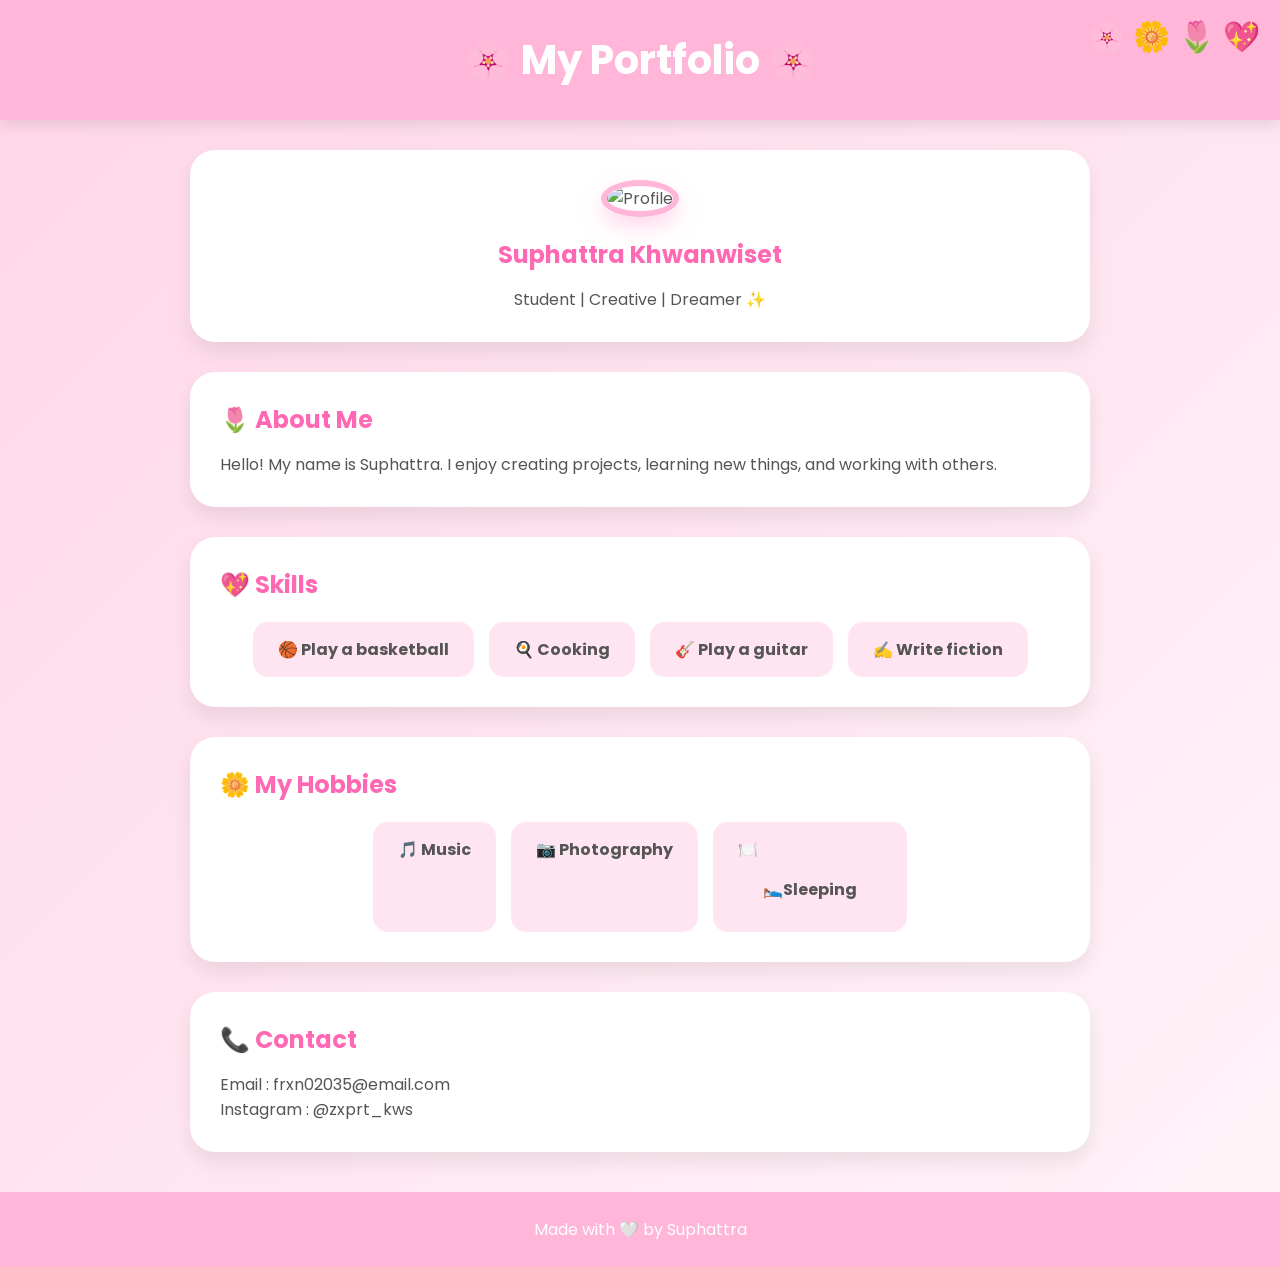
==== index.html @ 53577330 "Update index.html" ====
<!DOCTYPE html>
<html lang="en">
<head>
    <meta charset="UTF-8">
    <meta name="viewport" content="width=device-width, initial-scale=1.0">
    <title>My Portfolio</title>

    <link rel="stylesheet" href="style.css">

    <link rel="preconnect" href="https://fonts.googleapis.com">
    <link rel="preconnect" href="https://fonts.gstatic.com" crossorigin>
    <link href="https://fonts.googleapis.com/css2?family=Poppins:wght@300;500;700&display=swap" rel="stylesheet">
</head>

<body>

<header>
    <h1>🌸 My Portfolio 🌸</h1>
</header>

<section class="profile">

    <!-- อย่าลืมเตรียมไฟล์รูปชื่อ profile.jpg ไว้ในโฟลเดอร์เดียวกันนะครับ -->
    <img src="profile.jpg" alt="Profile">

    <h2>Suphattra Khwanwiset</h2>

    <p>Student | Creative | Dreamer ✨</p>

</section>

<section>

<h2>🌷 About Me</h2>

<p>
Hello! My name is Suphattra.
I enjoy creating projects, learning new things,
and working with others.
</p>

</section>

<section>

<h2>💖 Skills</h2>

<div class="card">

<div>🏀 Play a basketball </div>

<div>🍳 Cooking </div>

<div>🎸 Play a guitar </div>

<div>✍️ Write fiction </div>

</div>

</section>

<section>

<h2>🌼 My Hobbies</h2>

<div class="card">

<div>🎵 Music</div>

<div>📷 Photography</div>

<div>🍽️</Eatingdiv>

<div>🛌Sleeping</div>

</div>

</section>

<section>

<h2>📞 Contact</h2>

<p>Email : frxn02035@email.com</p>

<p>Instagram : @zxprt_kws</p>

</section>

<footer>

Made with 🤍 by Suphattra

</footer>

<script src="script.js"></script>

</body>
</html>
---- style.css ----
*{
margin:0;
padding:0;
box-sizing:border-box;
}

body{

font-family:'Poppins',sans-serif;

background:linear-gradient(135deg,#ffd6e8,#fff4f9);

color:#555;

}

/* Header */

header{

background:#ffb6d9;

padding:30px;

text-align:center;

color:white;

font-size:20px;

box-shadow:0 5px 15px rgba(0,0,0,.1);

}

/* Sections */

section{

width:90%;

max-width:900px;

margin:30px auto;

background:white;

padding:30px;

border-radius:25px;

box-shadow:0 10px 20px rgba(0,0,0,.08);

transition:.4s;

}

section:hover{

transform:translateY(-5px);

}

/* Profile */

.profile{

text-align:center;

}

.profile img{

width:180px;

height:180px;

border-radius:50%;

object-fit:cover;

border:6px solid #ffb6d9;

box-shadow:0 10px 20px rgba(255,182,217,.5);

margin-bottom:20px;

}

h2{

color:#ff69b4;

margin-bottom:15px;

}

.card{

display:flex;

flex-wrap:wrap;

justify-content:center;

gap:15px;

margin-top:20px;

}

.card div{

background:#ffe5f1;

padding:15px 25px;

border-radius:15px;

transition:.3s;

font-weight:bold;

}

.card div:hover{

background:#ffb6d9;

color:white;

transform:scale(1.08);

}

footer{

margin-top:40px;

padding:25px;

text-align:center;

background:#ffb6d9;

color:white;

}

/* ดอกไม้ลอย */

body::before{

content:"🌸 🌼 🌷 💖";

font-size:30px;

position:fixed;

top:15px;

right:20px;

animation:float 5s infinite alternate;

}

@keyframes float{

from{

transform:translateY(0);

}

to{

transform:translateY(20px);

}

}

/* Responsive */

@media(max-width:700px){

.card{

flex-direction:column;

}

}
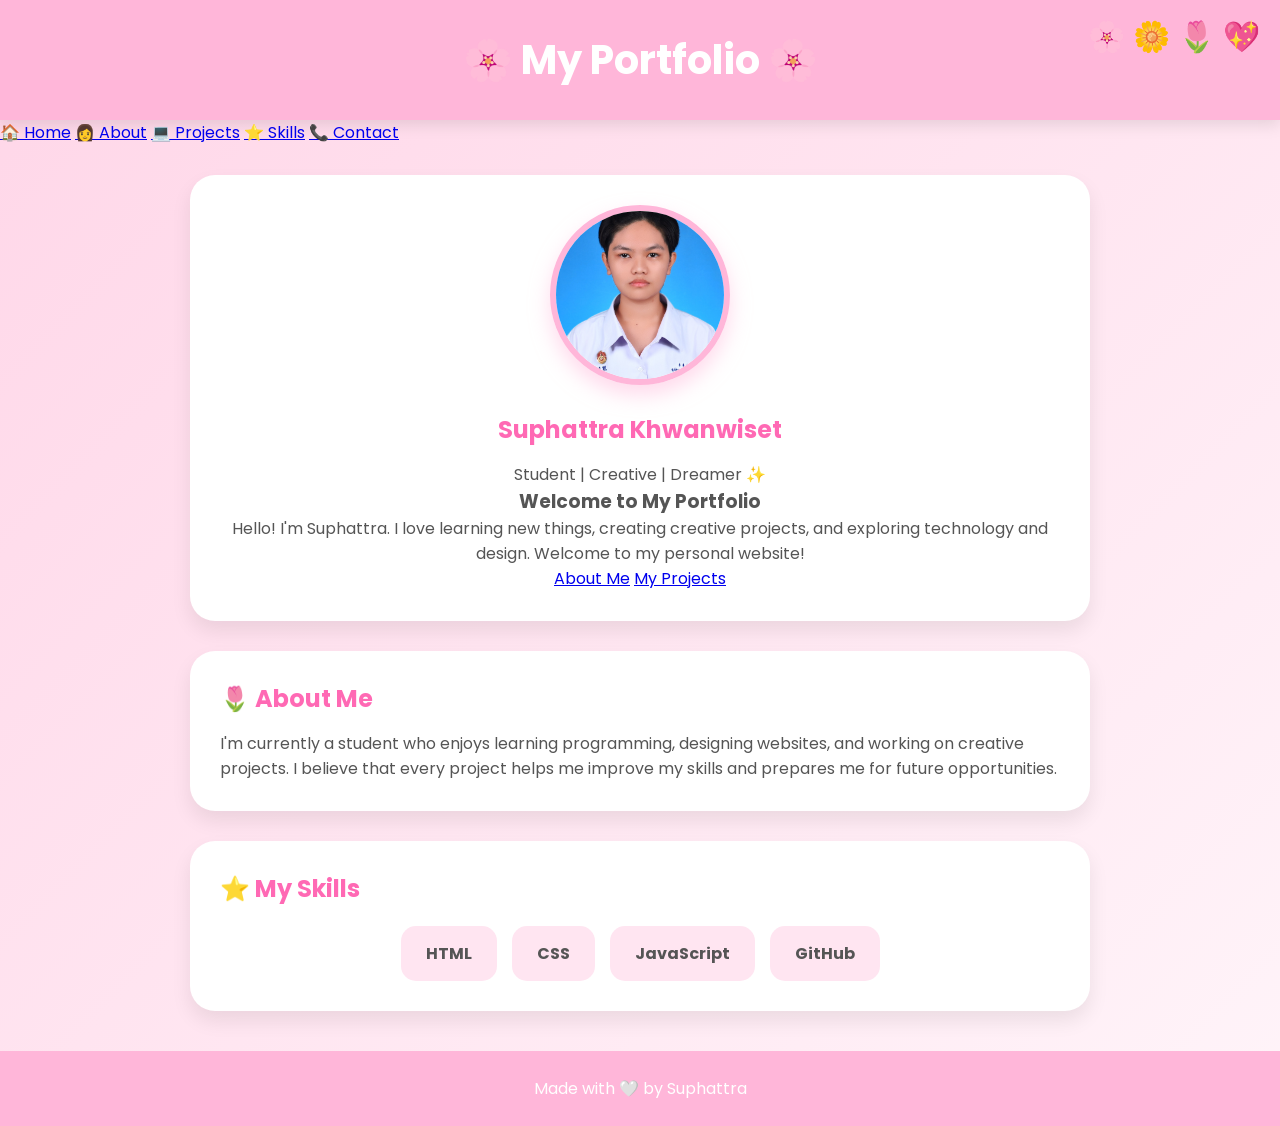
==== commit b884a717: "Update index.html" ====
--- a/index.html
+++ b/index.html
@@ -1,32 +1,70 @@
-
 <!DOCTYPE html>
 <html lang="en">
+
 <head>
-    <meta charset="UTF-8">
-    <meta name="viewport" content="width=device-width, initial-scale=1.0">
-    <title>My Portfolio</title>
 
-    <link rel="stylesheet" href="style.css">
+<meta charset="UTF-8">
 
-    <link rel="preconnect" href="https://fonts.googleapis.com">
-    <link rel="preconnect" href="https://fonts.gstatic.com" crossorigin>
-    <link href="https://fonts.googleapis.com/css2?family=Poppins:wght@300;500;700&display=swap" rel="stylesheet">
+<meta name="viewport" content="width=device-width, initial-scale=1.0">
+
+<title>My Portfolio</title>
+
+<link rel="stylesheet" href="style.css">
+
+<link rel="preconnect" href="https://fonts.googleapis.com">
+
+<link rel="preconnect" href="https://fonts.gstatic.com" crossorigin>
+
+<link href="https://fonts.googleapis.com/css2?family=Poppins:wght@300;500;700&display=swap" rel="stylesheet">
+
 </head>
 
 <body>
 
 <header>
-    <h1>🌸 My Portfolio 🌸</h1>
+
+<h1>🌸 My Portfolio 🌸</h1>
+
 </header>
+
+<nav class="navbar">
+
+<a href="index.html">🏠 Home</a>
+
+<a href="about.html">👩 About</a>
+
+<a href="projects.html">💻 Projects</a>
+
+<a href="skills.html">⭐ Skills</a>
+
+<a href="contact.html">📞 Contact</a>
+
+</nav>
 
 <section class="profile">
 
-    <!-- อย่าลืมเตรียมไฟล์รูปชื่อ profile.jpg ไว้ในโฟลเดอร์เดียวกันนะครับ -->
-    <img src="profile.jpg" alt="Profile">
+<img src="images/Github.JPG" alt="Profile">
 
-    <h2>Suphattra Khwanwiset</h2>
+<h2>Suphattra Khwanwiset</h2>
 
-    <p>Student | Creative | Dreamer ✨</p>
+<p>Student | Creative | Dreamer ✨</p>
+
+<h3>Welcome to My Portfolio</h3>
+
+<p>
+Hello! I'm Suphattra.
+I love learning new things, creating creative projects,
+and exploring technology and design.
+Welcome to my personal website!
+</p>
+
+<div class="button-group">
+
+<a href="about.html" class="btn">About Me</a>
+
+<a href="projects.html" class="btn">My Projects</a>
+
+</div>
 
 </section>
 
@@ -35,56 +73,32 @@
 <h2>🌷 About Me</h2>
 
 <p>
-Hello! My name is Suphattra.
-I enjoy creating projects, learning new things,
-and working with others.
+
+I'm currently a student who enjoys learning programming,
+designing websites, and working on creative projects.
+
+I believe that every project helps me improve my skills
+and prepares me for future opportunities.
+
 </p>
 
 </section>
 
 <section>
 
-<h2>💖 Skills</h2>
+<h2>⭐ My Skills</h2>
 
 <div class="card">
 
-<div>🏀 Play a basketball </div>
+<div>HTML</div>
 
-<div>🍳 Cooking </div>
+<div>CSS</div>
 
-<div>🎸 Play a guitar </div>
+<div>JavaScript</div>
 
-<div>✍️ Write fiction </div>
+<div>GitHub</div>
 
 </div>
-
-</section>
-
-<section>
-
-<h2>🌼 My Hobbies</h2>
-
-<div class="card">
-
-<div>🎵 Music</div>
-
-<div>📷 Photography</div>
-
-<div>🍽️</Eatingdiv>
-
-<div>🛌Sleeping</div>
-
-</div>
-
-</section>
-
-<section>
-
-<h2>📞 Contact</h2>
-
-<p>Email : frxn02035@email.com</p>
-
-<p>Instagram : @zxprt_kws</p>
 
 </section>
 
@@ -97,4 +111,5 @@
 <script src="script.js"></script>
 
 </body>
+
 </html>
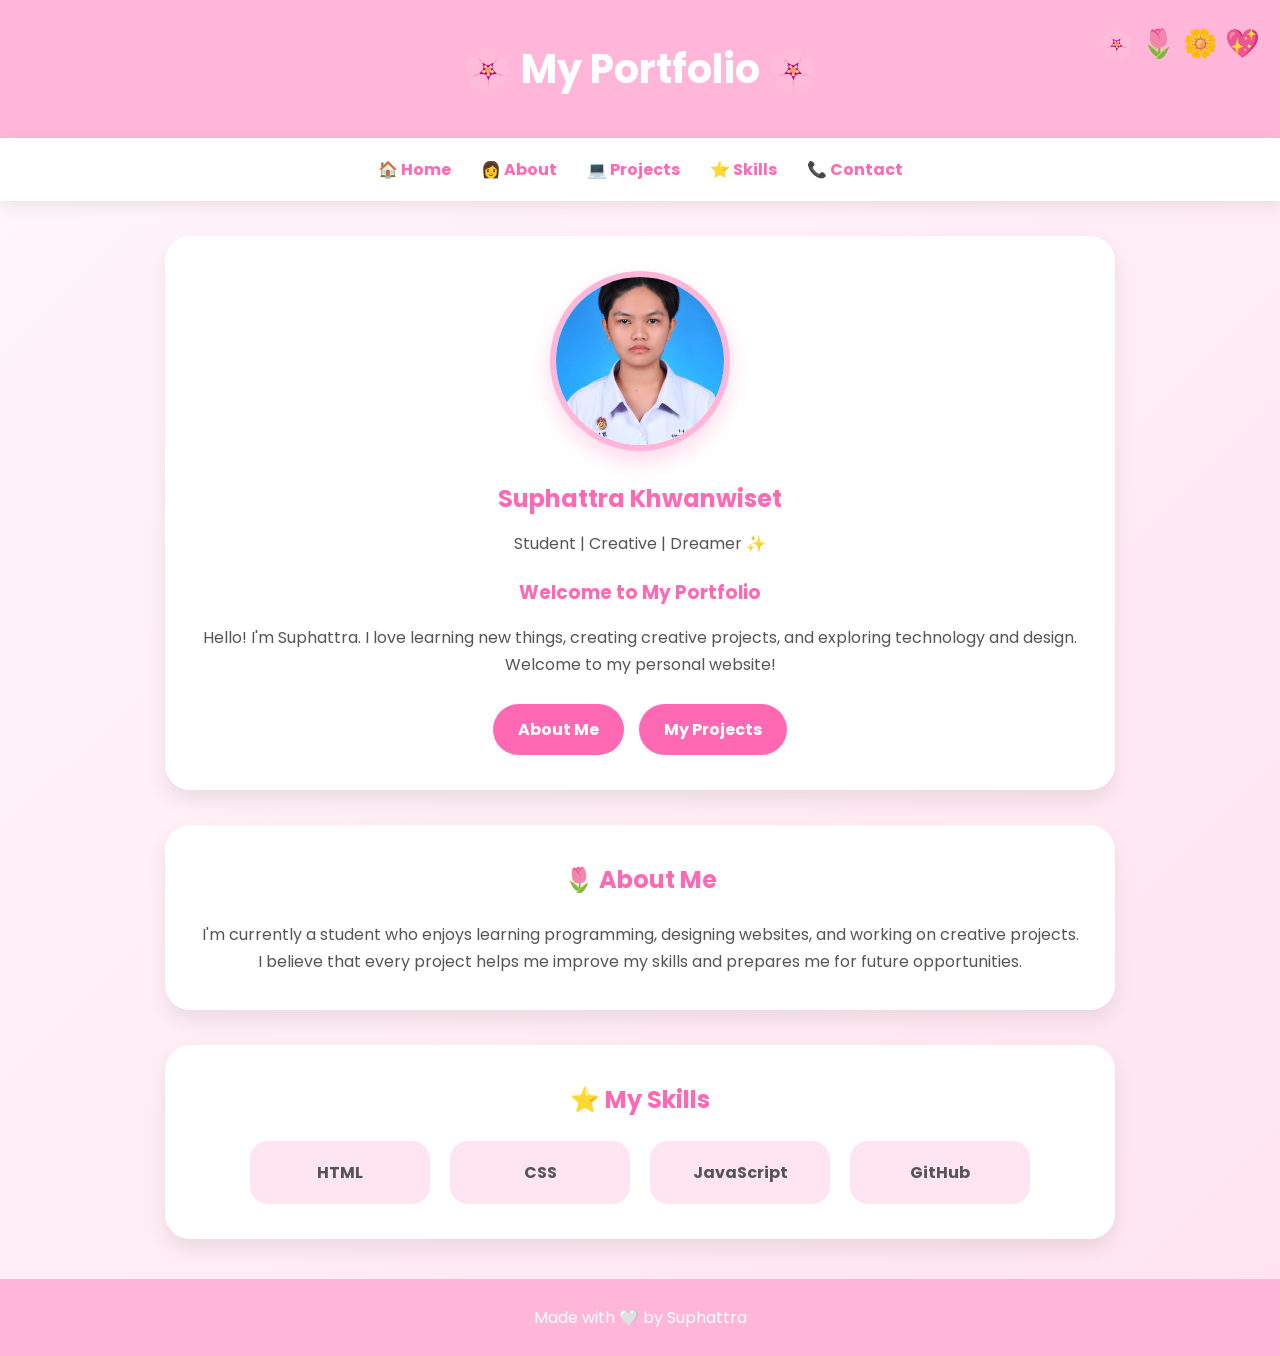
==== commit 7710de56: "Update index.html" ====
--- a/index.html
+++ b/index.html
@@ -33,7 +33,7 @@
 
 <a href="about.html">👩 About</a>
 
-<a href="projects.html">💻 Projects</a>
+<a href="project.html">💻 Projects</a>
 
 <a href="skills.html">⭐ Skills</a>
 
--- a/style.css
+++ b/style.css
@@ -1,193 +1,396 @@
+/* ===========================
+   Google Font
+=========================== */
+
 *{
-margin:0;
-padding:0;
-box-sizing:border-box;
-}
+    margin:0;
+    padding:0;
+    box-sizing:border-box;
+    font-family:'Poppins',sans-serif;
+}
+
+/* ===========================
+   Body
+=========================== */
 
 body{
 
-font-family:'Poppins',sans-serif;
-
-background:linear-gradient(135deg,#ffd6e8,#fff4f9);
-
-color:#555;
-
-}
-
-/* Header */
+    background:linear-gradient(135deg,#fff6fb,#ffe4ef);
+
+    color:#555;
+
+    line-height:1.7;
+
+}
+
+/* ===========================
+   Header
+=========================== */
 
 header{
 
-background:#ffb6d9;
-
-padding:30px;
-
-text-align:center;
-
-color:white;
-
-font-size:20px;
-
-box-shadow:0 5px 15px rgba(0,0,0,.1);
-
-}
-
-/* Sections */
+    background:#ffb6d9;
+
+    color:white;
+
+    text-align:center;
+
+    padding:35px;
+
+    box-shadow:0 5px 15px rgba(0,0,0,.1);
+
+}
+
+header h1{
+
+    font-size:40px;
+
+}
+
+/* ===========================
+   Navigation
+=========================== */
+
+.navbar{
+
+    background:white;
+
+    display:flex;
+
+    justify-content:center;
+
+    align-items:center;
+
+    gap:30px;
+
+    padding:18px;
+
+    position:sticky;
+
+    top:0;
+
+    z-index:999;
+
+    box-shadow:0 5px 15px rgba(0,0,0,.08);
+
+}
+
+.navbar a{
+
+    text-decoration:none;
+
+    color:#ff69b4;
+
+    font-weight:bold;
+
+    transition:.3s;
+
+}
+
+.navbar a:hover{
+
+    color:#ff1493;
+
+    transform:translateY(-2px);
+
+}
+
+/* ===========================
+   Section
+=========================== */
 
 section{
 
-width:90%;
-
-max-width:900px;
-
-margin:30px auto;
-
-background:white;
-
-padding:30px;
-
-border-radius:25px;
-
-box-shadow:0 10px 20px rgba(0,0,0,.08);
-
-transition:.4s;
+    width:90%;
+
+    max-width:950px;
+
+    margin:35px auto;
+
+    background:white;
+
+    padding:35px;
+
+    border-radius:25px;
+
+    box-shadow:0 10px 20px rgba(0,0,0,.08);
+
+    transition:.3s;
 
 }
 
 section:hover{
 
-transform:translateY(-5px);
-
-}
-
-/* Profile */
+    transform:translateY(-5px);
+
+}
+
+/* ===========================
+   Profile
+=========================== */
 
 .profile{
 
-text-align:center;
+    text-align:center;
 
 }
 
 .profile img{
 
-width:180px;
-
-height:180px;
-
-border-radius:50%;
-
-object-fit:cover;
-
-border:6px solid #ffb6d9;
-
-box-shadow:0 10px 20px rgba(255,182,217,.5);
-
-margin-bottom:20px;
-
-}
+    width:180px;
+
+    height:180px;
+
+    object-fit:cover;
+
+    border-radius:50%;
+
+    border:6px solid #ffb6d9;
+
+    box-shadow:0 10px 20px rgba(255,182,217,.5);
+
+    margin-bottom:20px;
+
+}
+
+.profile h2{
+
+    color:#ff69b4;
+
+    margin-bottom:10px;
+
+}
+
+.profile h3{
+
+    color:#ff69b4;
+
+    margin-top:20px;
+
+    margin-bottom:15px;
+
+}
+
+/* ===========================
+   Heading
+=========================== */
 
 h2{
 
-color:#ff69b4;
-
-margin-bottom:15px;
-
-}
+    color:#ff69b4;
+
+    margin-bottom:20px;
+
+    text-align:center;
+
+}
+
+p{
+
+    text-align:center;
+
+}
+
+/* ===========================
+   Cards
+=========================== */
 
 .card{
 
-display:flex;
-
-flex-wrap:wrap;
-
-justify-content:center;
-
-gap:15px;
-
-margin-top:20px;
+    display:flex;
+
+    flex-wrap:wrap;
+
+    justify-content:center;
+
+    gap:20px;
+
+    margin-top:20px;
 
 }
 
 .card div{
 
-background:#ffe5f1;
-
-padding:15px 25px;
-
-border-radius:15px;
-
-transition:.3s;
-
-font-weight:bold;
+    background:#ffe5f1;
+
+    padding:18px 25px;
+
+    border-radius:18px;
+
+    min-width:180px;
+
+    text-align:center;
+
+    font-weight:bold;
+
+    transition:.3s;
 
 }
 
 .card div:hover{
 
-background:#ffb6d9;
-
-color:white;
-
-transform:scale(1.08);
-
-}
+    background:#ffb6d9;
+
+    color:white;
+
+    transform:scale(1.06);
+
+}
+
+/* ===========================
+   Buttons
+=========================== */
+
+.button-group{
+
+    display:flex;
+
+    justify-content:center;
+
+    flex-wrap:wrap;
+
+    gap:15px;
+
+    margin-top:25px;
+
+}
+
+.btn{
+
+    background:#ff69b4;
+
+    color:white;
+
+    text-decoration:none;
+
+    padding:12px 25px;
+
+    border-radius:30px;
+
+    transition:.3s;
+
+    font-weight:bold;
+
+}
+
+.btn:hover{
+
+    background:#ff1493;
+
+    transform:translateY(-3px);
+
+    box-shadow:0 8px 20px rgba(255,105,180,.4);
+
+}
+
+/* ===========================
+   Footer
+=========================== */
 
 footer{
 
-margin-top:40px;
-
-padding:25px;
-
-text-align:center;
-
-background:#ffb6d9;
-
-color:white;
-
-}
-
-/* ดอกไม้ลอย */
+    margin-top:40px;
+
+    background:#ffb6d9;
+
+    color:white;
+
+    text-align:center;
+
+    padding:25px;
+
+}
+
+/* ===========================
+   Floating Flowers
+=========================== */
 
 body::before{
 
-content:"🌸 🌼 🌷 💖";
-
-font-size:30px;
-
-position:fixed;
-
-top:15px;
-
-right:20px;
-
-animation:float 5s infinite alternate;
+    content:"🌸 🌷 🌼 💖";
+
+    position:fixed;
+
+    top:20px;
+
+    right:20px;
+
+    font-size:28px;
+
+    animation:float 5s ease-in-out infinite alternate;
+
+    pointer-events:none;
 
 }
 
 @keyframes float{
 
-from{
-
-transform:translateY(0);
-
-}
-
-to{
-
-transform:translateY(20px);
-
-}
-
-}
-
-/* Responsive */
-
-@media(max-width:700px){
-
-.card{
-
-flex-direction:column;
-
-}
-
-}
+    from{
+
+        transform:translateY(0);
+
+    }
+
+    to{
+
+        transform:translateY(20px);
+
+    }
+
+}
+
+/* ===========================
+   Smooth Scroll
+=========================== */
+
+html{
+
+    scroll-behavior:smooth;
+
+}
+
+/* ===========================
+   Responsive
+=========================== */
+
+@media(max-width:768px){
+
+    header h1{
+
+        font-size:30px;
+
+    }
+
+    .navbar{
+
+        flex-direction:column;
+
+        gap:15px;
+
+    }
+
+    .card{
+
+        flex-direction:column;
+
+        align-items:center;
+
+    }
+
+    .button-group{
+
+        flex-direction:column;
+
+        align-items:center;
+
+    }
+
+    section{
+
+        width:95%;
+
+        padding:25px;
+
+    }
+
+}
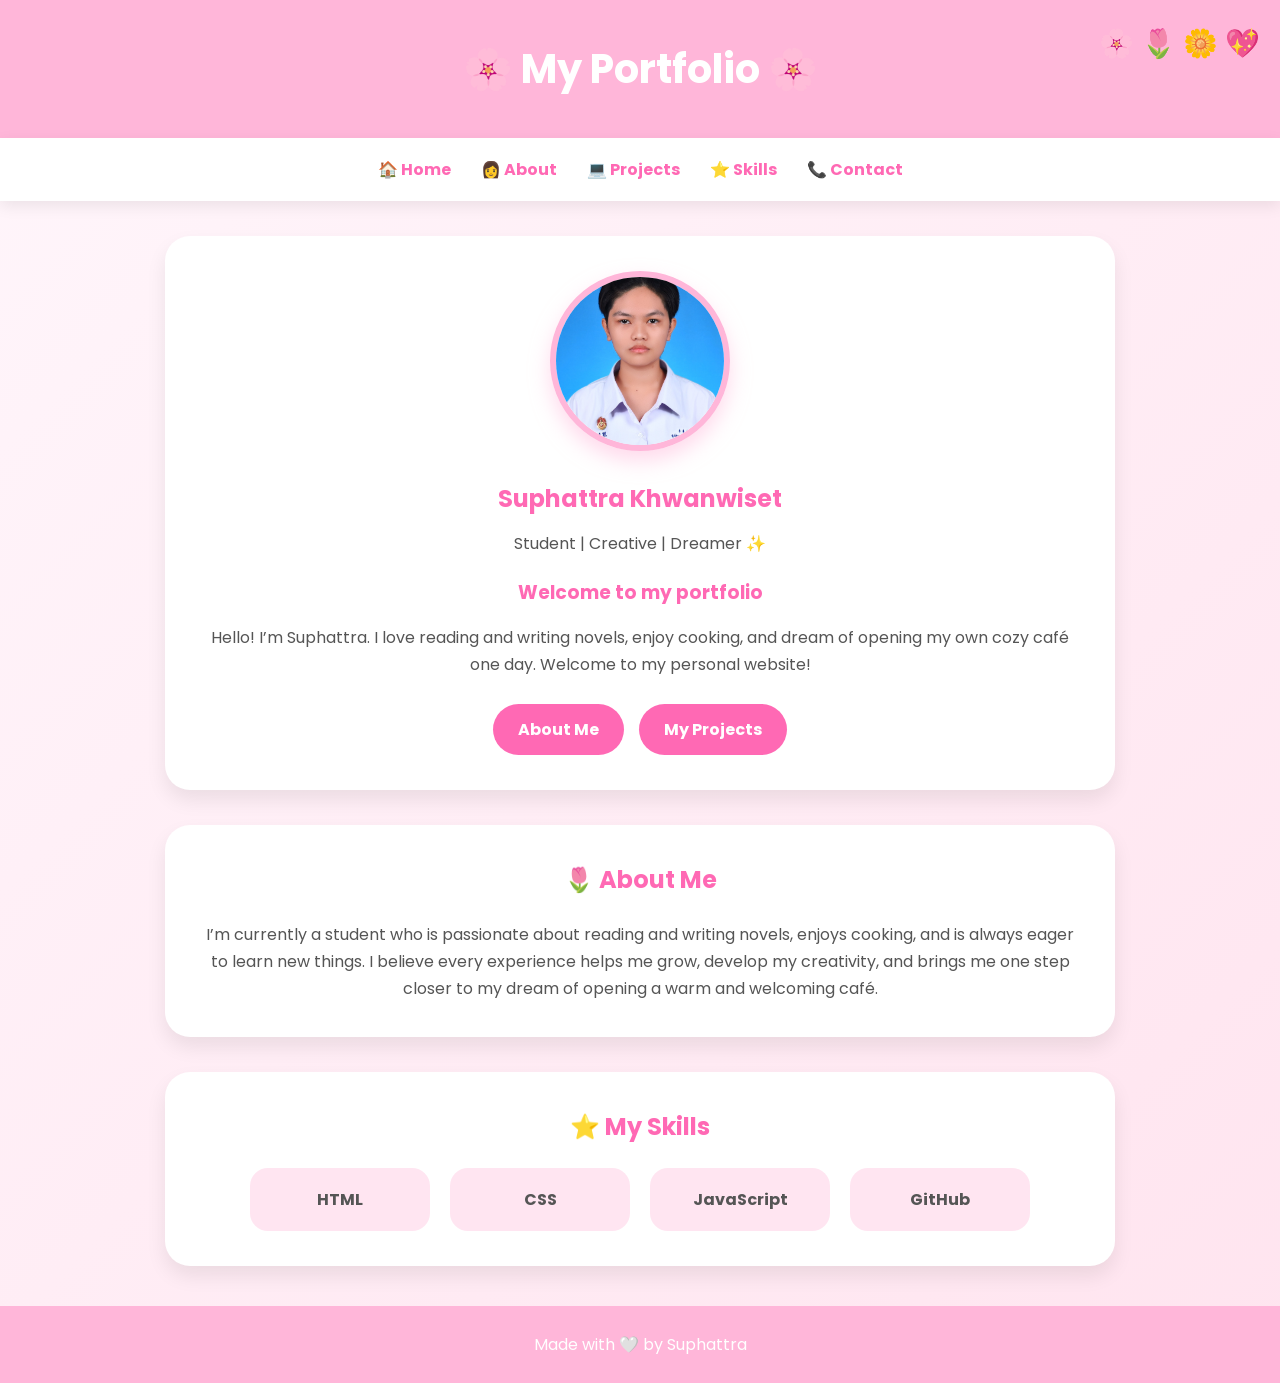
==== commit 45fbbdbb: "Update index.html" ====
--- a/index.html
+++ b/index.html
@@ -2,114 +2,69 @@
 <html lang="en">
 
 <head>
-
-<meta charset="UTF-8">
-
-<meta name="viewport" content="width=device-width, initial-scale=1.0">
-
-<title>My Portfolio</title>
-
-<link rel="stylesheet" href="style.css">
-
-<link rel="preconnect" href="https://fonts.googleapis.com">
-
-<link rel="preconnect" href="https://fonts.gstatic.com" crossorigin>
-
-<link href="https://fonts.googleapis.com/css2?family=Poppins:wght@300;500;700&display=swap" rel="stylesheet">
-
+    <meta charset="UTF-8">
+    <meta name="viewport" content="width=device-width, initial-scale=1.0">
+    <title>My Portfolio</title>
+    <link rel="stylesheet" href="style.css">
+    <link rel="preconnect" href="https://fonts.googleapis.com">
+    <link rel="preconnect" href="https://fonts.gstatic.com" crossorigin>
+    <link href="https://fonts.googleapis.com/css2?family=Poppins:wght@300;500;700&display=swap" rel="stylesheet">
 </head>
 
 <body>
 
 <header>
-
-<h1>🌸 My Portfolio 🌸</h1>
-
+    <h1>🌸 My Portfolio 🌸</h1>
 </header>
 
 <nav class="navbar">
-
-<a href="index.html">🏠 Home</a>
-
-<a href="about.html">👩 About</a>
-
-<a href="project.html">💻 Projects</a>
-
-<a href="skills.html">⭐ Skills</a>
-
-<a href="contact.html">📞 Contact</a>
-
+    <a href="index.html">🏠 Home</a>
+    <a href="about.html">👩 About</a>
+    <a href="projects.html">💻 Projects</a>
+    <a href="skills.html">⭐ Skills</a>
+    <a href="contact.html">📞 Contact</a>
 </nav>
 
 <section class="profile">
+    <img src="images/Github.JPG" alt="Profile">
+    <h2>Suphattra Khwanwiset</h2>
+    <p>Student | Creative | Dreamer ✨</p>
+    
+    <!-- เปลี่ยนข้อความตรงหน้าหลักตามที่บรีฟใหม่ค่ะ -->
+    <h3>Welcome to my portfolio</h3>
+    <p>
+        Hello! I’m Suphattra. I love reading and writing novels, enjoy cooking, and dream of opening my own cozy café one day. Welcome to my personal website!
+    </p>
 
-<img src="images/Github.JPG" alt="Profile">
-
-<h2>Suphattra Khwanwiset</h2>
-
-<p>Student | Creative | Dreamer ✨</p>
-
-<h3>Welcome to My Portfolio</h3>
-
-<p>
-Hello! I'm Suphattra.
-I love learning new things, creating creative projects,
-and exploring technology and design.
-Welcome to my personal website!
-</p>
-
-<div class="button-group">
-
-<a href="about.html" class="btn">About Me</a>
-
-<a href="projects.html" class="btn">My Projects</a>
-
-</div>
-
+    <div class="button-group">
+        <a href="about.html" class="btn">About Me</a>
+        <a href="projects.html" class="btn">My Projects</a>
+    </div>
 </section>
 
 <section>
-
-<h2>🌷 About Me</h2>
-
-<p>
-
-I'm currently a student who enjoys learning programming,
-designing websites, and working on creative projects.
-
-I believe that every project helps me improve my skills
-and prepares me for future opportunities.
-
-</p>
-
+    <!-- เปลี่ยนข้อความตรง About Me ตามที่บรีฟใหม่ค่ะ -->
+    <h2>🌷 About Me</h2>
+    <p>
+        I’m currently a student who is passionate about reading and writing novels, enjoys cooking, and is always eager to learn new things. I believe every experience helps me grow, develop my creativity, and brings me one step closer to my dream of opening a warm and welcoming café.
+    </p>
 </section>
 
 <section>
-
-<h2>⭐ My Skills</h2>
-
-<div class="card">
-
-<div>HTML</div>
-
-<div>CSS</div>
-
-<div>JavaScript</div>
-
-<div>GitHub</div>
-
-</div>
-
+    <h2>⭐ My Skills</h2>
+    <div class="card">
+        <div>HTML</div>
+        <div>CSS</div>
+        <div>JavaScript</div>
+        <div>GitHub</div>
+    </div>
 </section>
 
 <footer>
-
-Made with 🤍 by Suphattra
-
+    Made with 🤍 by Suphattra
 </footer>
 
 <script src="script.js"></script>
 
 </body>
-
 </html>
